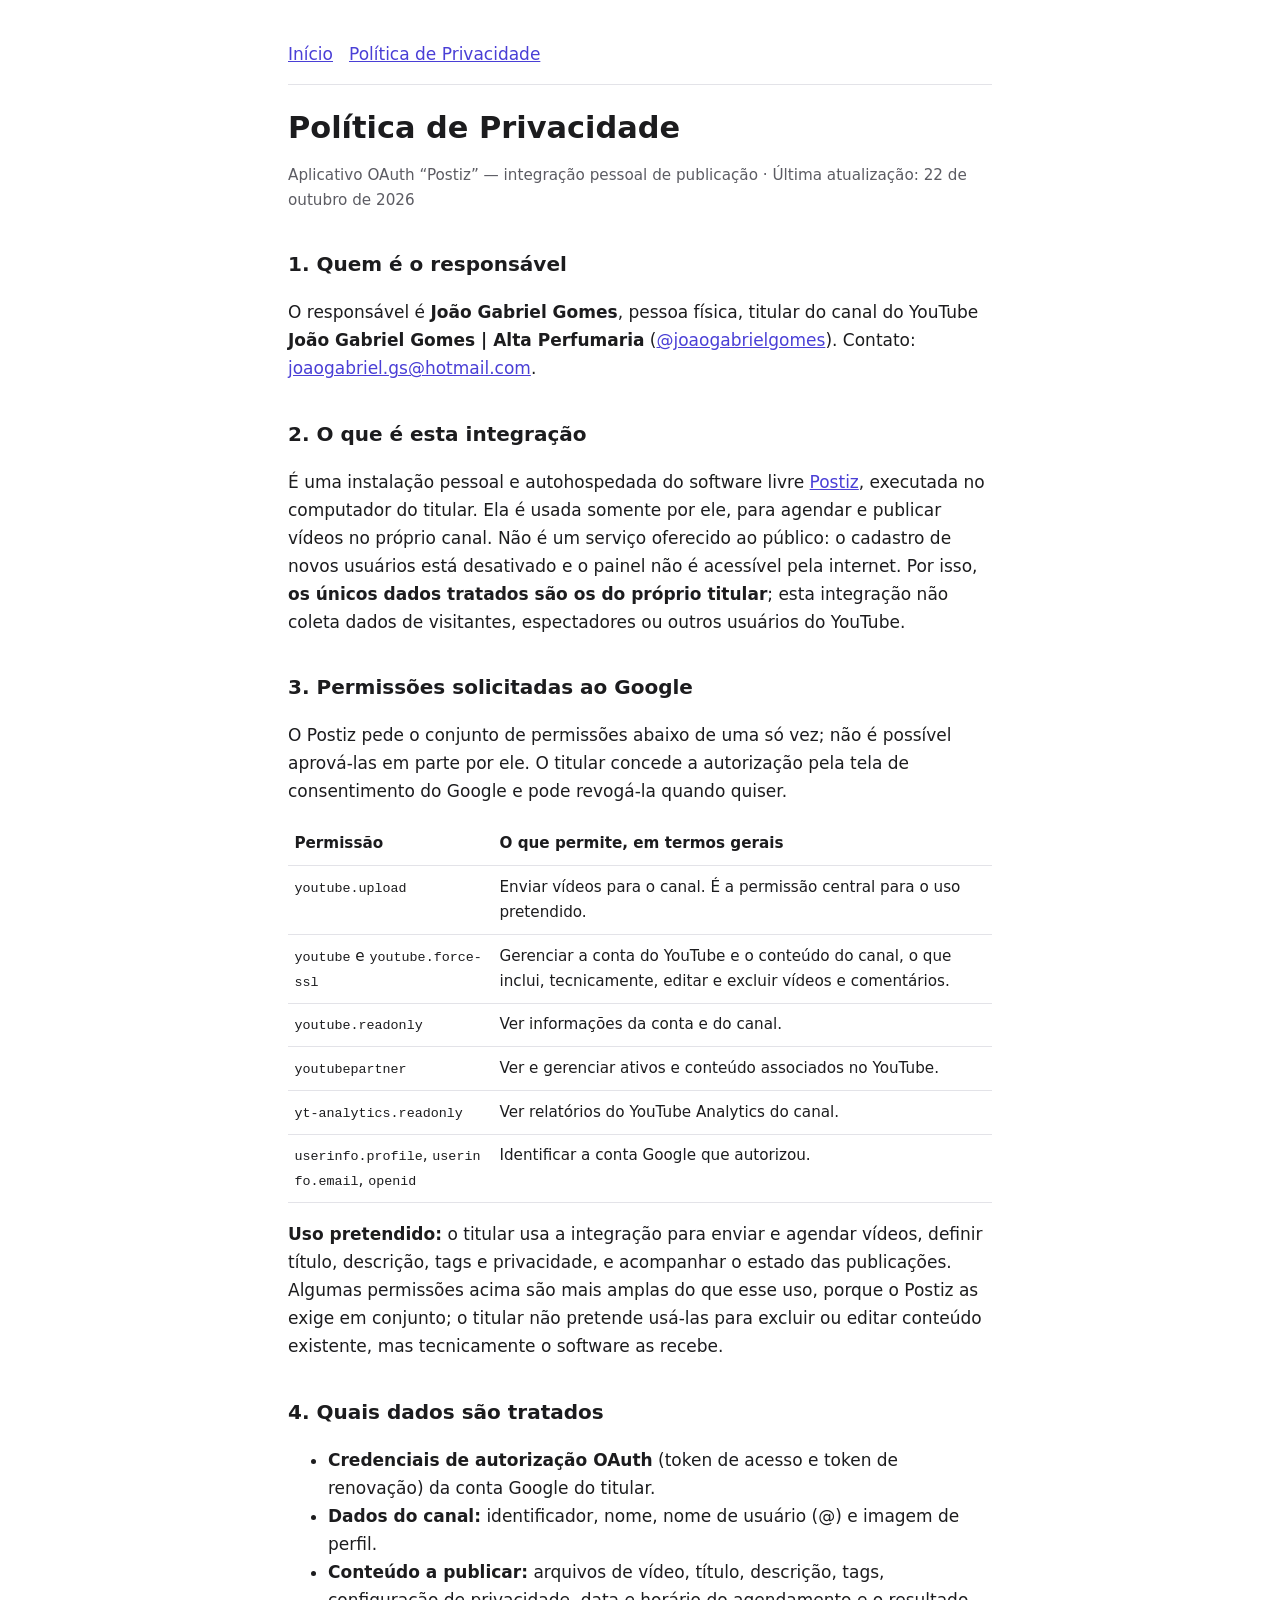
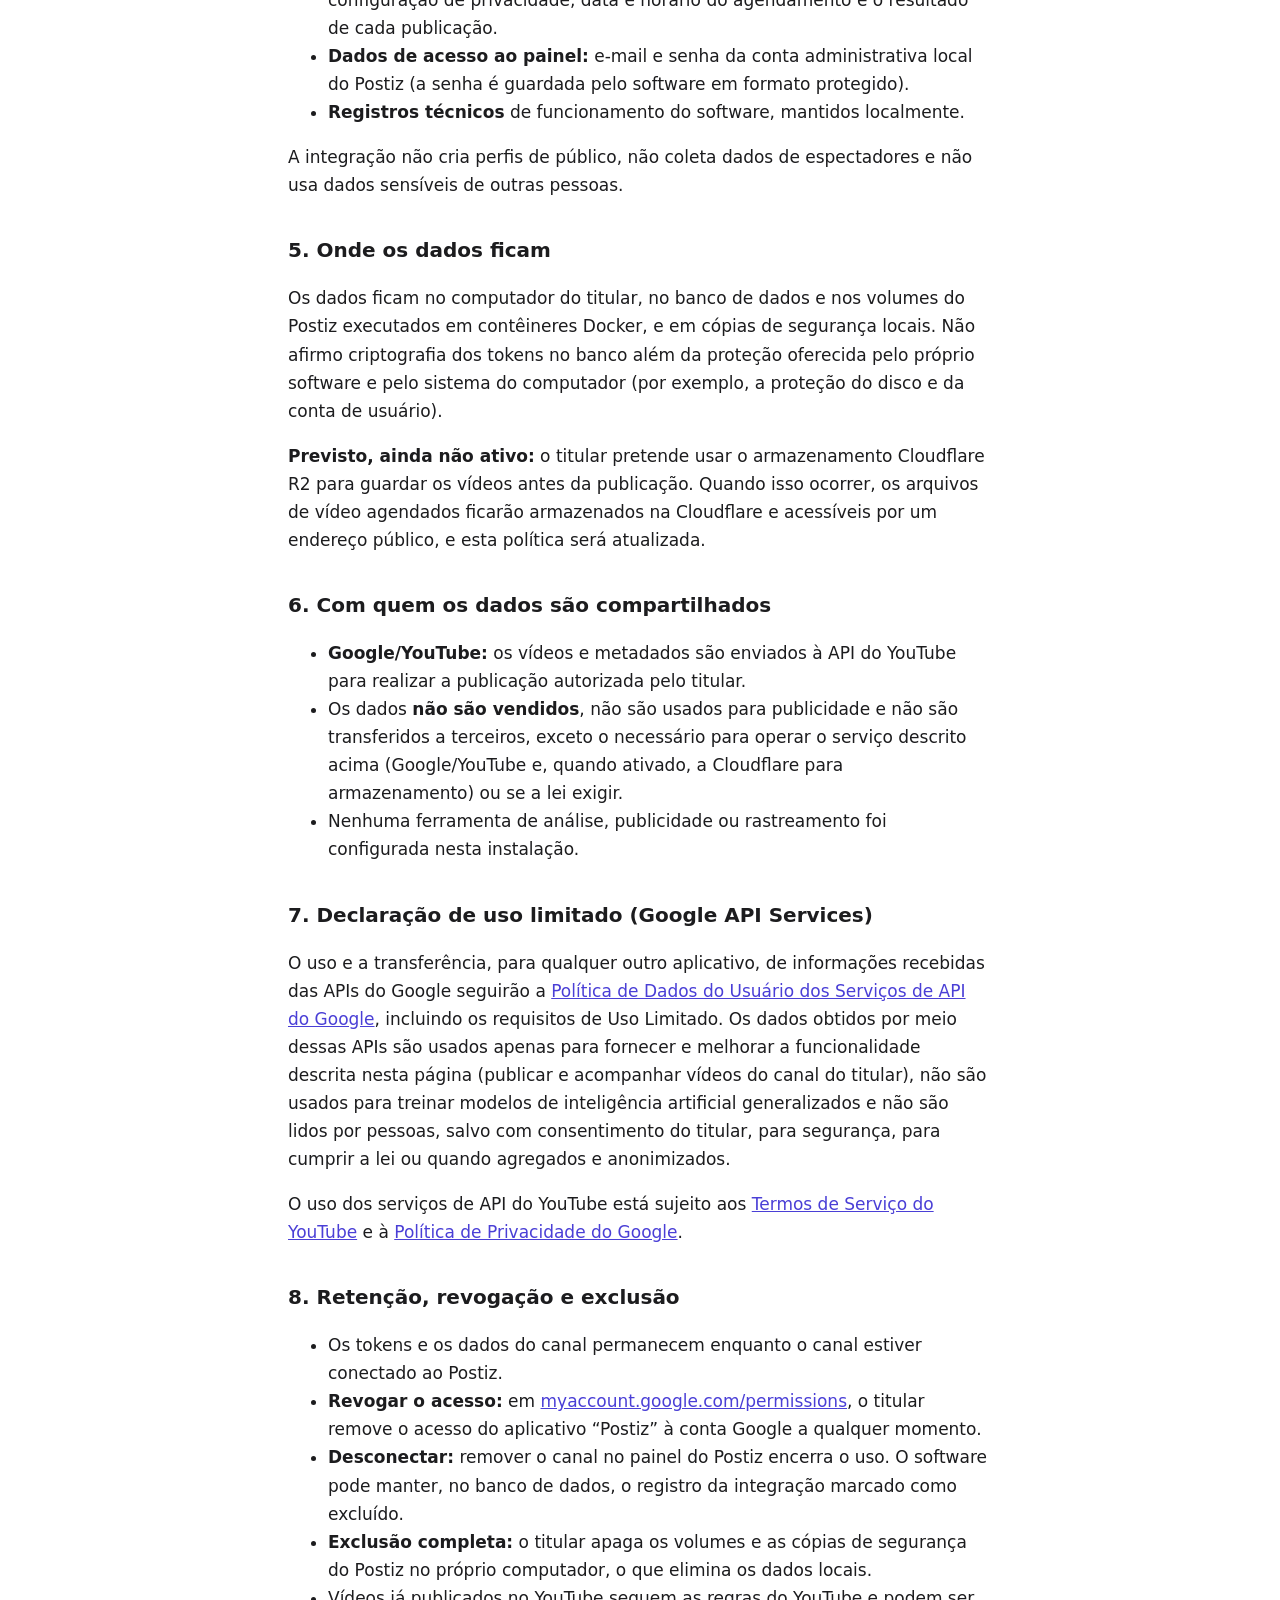
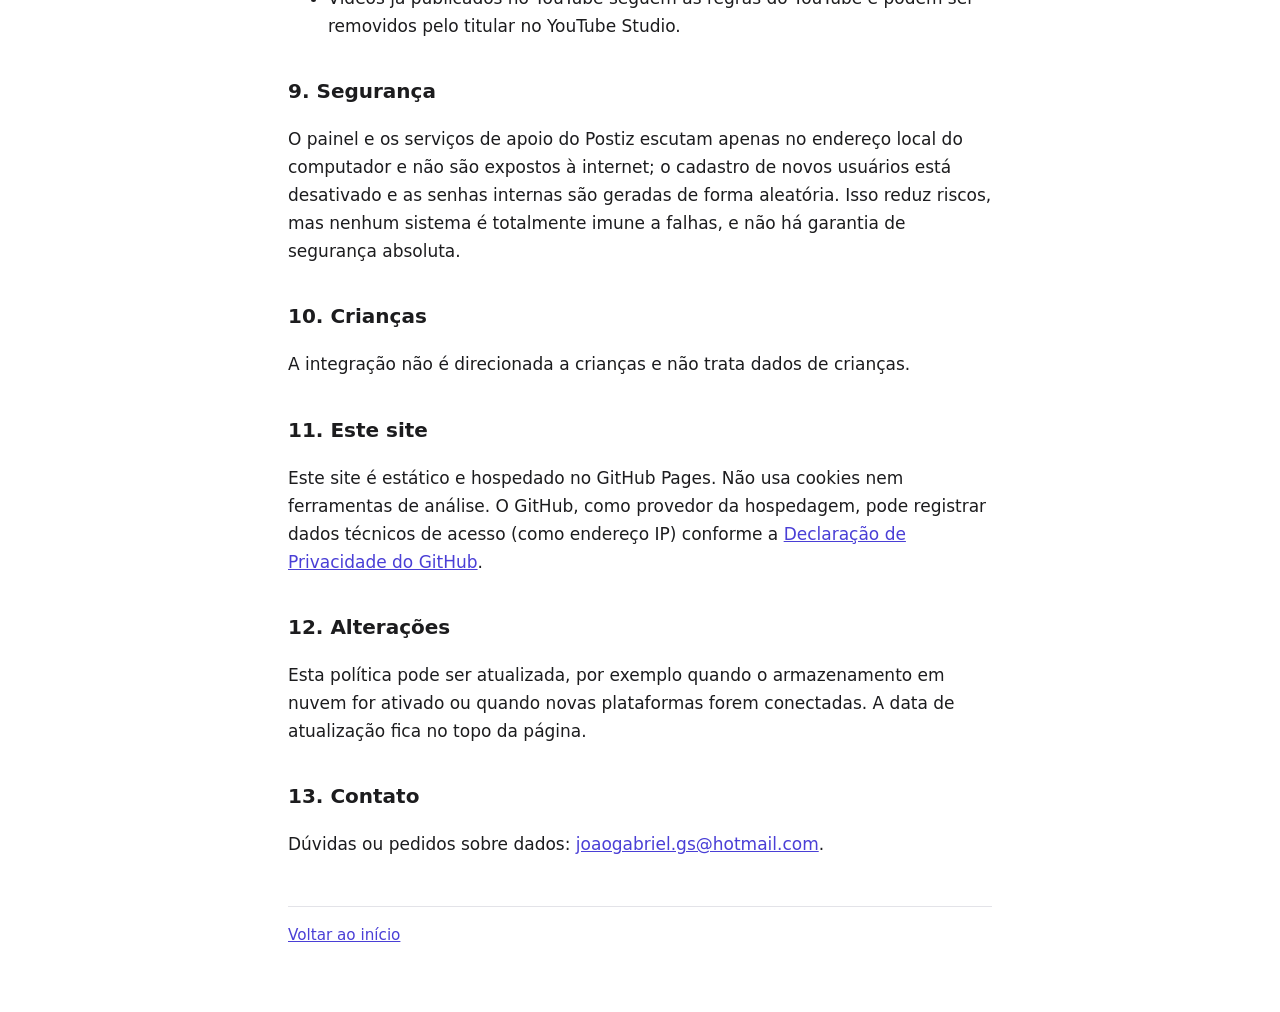
==== privacidade/index.html @ c4041e64 "Páginas informativas da integração pessoal do Postiz Página inicial e Política de Privacidade em por" ====
<!doctype html>
<html lang="pt-BR">
<head>
<meta charset="utf-8">
<meta name="viewport" content="width=device-width,initial-scale=1">
<title>Política de Privacidade — Postiz (integração pessoal)</title>
<meta name="description" content="Política de Privacidade da integração pessoal de publicação do canal João Gabriel Gomes | Alta Perfumaria.">
<link rel="stylesheet" href="../style.css">
</head>
<body>
<main>
<nav>
  <a href="../">Início</a>
  <a href="./">Política de Privacidade</a>
</nav>

<h1>Política de Privacidade</h1>
<p class="muted">Aplicativo OAuth “Postiz” — integração pessoal de publicação · Última atualização: 22 de outubro de 2026</p>

<h2>1. Quem é o responsável</h2>
<p>O responsável é <strong>João Gabriel Gomes</strong>, pessoa física, titular do canal do YouTube <strong>João Gabriel Gomes | Alta Perfumaria</strong> (<a href="https://www.youtube.com/@joaogabrielgomes">@joaogabrielgomes</a>). Contato: <a href="mailto:joaogabriel.gs@hotmail.com">joaogabriel.gs@hotmail.com</a>.</p>

<h2>2. O que é esta integração</h2>
<p>É uma instalação pessoal e autohospedada do software livre <a href="https://github.com/gitroomhq/postiz-app">Postiz</a>, executada no computador do titular. Ela é usada somente por ele, para agendar e publicar vídeos no próprio canal. Não é um serviço oferecido ao público: o cadastro de novos usuários está desativado e o painel não é acessível pela internet. Por isso, <strong>os únicos dados tratados são os do próprio titular</strong>; esta integração não coleta dados de visitantes, espectadores ou outros usuários do YouTube.</p>

<h2>3. Permissões solicitadas ao Google</h2>
<p>O Postiz pede o conjunto de permissões abaixo de uma só vez; não é possível aprová-las em parte por ele. O titular concede a autorização pela tela de consentimento do Google e pode revogá-la quando quiser.</p>
<table>
<thead><tr><th>Permissão</th><th>O que permite, em termos gerais</th></tr></thead>
<tbody>
<tr><td><code>youtube.upload</code></td><td>Enviar vídeos para o canal. É a permissão central para o uso pretendido.</td></tr>
<tr><td><code>youtube</code> e <code>youtube.force-ssl</code></td><td>Gerenciar a conta do YouTube e o conteúdo do canal, o que inclui, tecnicamente, editar e excluir vídeos e comentários.</td></tr>
<tr><td><code>youtube.readonly</code></td><td>Ver informações da conta e do canal.</td></tr>
<tr><td><code>youtubepartner</code></td><td>Ver e gerenciar ativos e conteúdo associados no YouTube.</td></tr>
<tr><td><code>yt-analytics.readonly</code></td><td>Ver relatórios do YouTube Analytics do canal.</td></tr>
<tr><td><code>userinfo.profile</code>, <code>userinfo.email</code>, <code>openid</code></td><td>Identificar a conta Google que autorizou.</td></tr>
</tbody>
</table>
<p><strong>Uso pretendido:</strong> o titular usa a integração para enviar e agendar vídeos, definir título, descrição, tags e privacidade, e acompanhar o estado das publicações. Algumas permissões acima são mais amplas do que esse uso, porque o Postiz as exige em conjunto; o titular não pretende usá-las para excluir ou editar conteúdo existente, mas tecnicamente o software as recebe.</p>

<h2>4. Quais dados são tratados</h2>
<ul>
  <li><strong>Credenciais de autorização OAuth</strong> (token de acesso e token de renovação) da conta Google do titular.</li>
  <li><strong>Dados do canal:</strong> identificador, nome, nome de usuário (@) e imagem de perfil.</li>
  <li><strong>Conteúdo a publicar:</strong> arquivos de vídeo, título, descrição, tags, configuração de privacidade, data e horário do agendamento e o resultado de cada publicação.</li>
  <li><strong>Dados de acesso ao painel:</strong> e-mail e senha da conta administrativa local do Postiz (a senha é guardada pelo software em formato protegido).</li>
  <li><strong>Registros técnicos</strong> de funcionamento do software, mantidos localmente.</li>
</ul>
<p>A integração não cria perfis de público, não coleta dados de espectadores e não usa dados sensíveis de outras pessoas.</p>

<h2>5. Onde os dados ficam</h2>
<p>Os dados ficam no computador do titular, no banco de dados e nos volumes do Postiz executados em contêineres Docker, e em cópias de segurança locais. Não afirmo criptografia dos tokens no banco além da proteção oferecida pelo próprio software e pelo sistema do computador (por exemplo, a proteção do disco e da conta de usuário).</p>
<p><strong>Previsto, ainda não ativo:</strong> o titular pretende usar o armazenamento Cloudflare R2 para guardar os vídeos antes da publicação. Quando isso ocorrer, os arquivos de vídeo agendados ficarão armazenados na Cloudflare e acessíveis por um endereço público, e esta política será atualizada.</p>

<h2>6. Com quem os dados são compartilhados</h2>
<ul>
  <li><strong>Google/YouTube:</strong> os vídeos e metadados são enviados à API do YouTube para realizar a publicação autorizada pelo titular.</li>
  <li>Os dados <strong>não são vendidos</strong>, não são usados para publicidade e não são transferidos a terceiros, exceto o necessário para operar o serviço descrito acima (Google/YouTube e, quando ativado, a Cloudflare para armazenamento) ou se a lei exigir.</li>
  <li>Nenhuma ferramenta de análise, publicidade ou rastreamento foi configurada nesta instalação.</li>
</ul>

<h2>7. Declaração de uso limitado (Google API Services)</h2>
<p>O uso e a transferência, para qualquer outro aplicativo, de informações recebidas das APIs do Google seguirão a <a href="https://developers.google.com/terms/api-services-user-data-policy">Política de Dados do Usuário dos Serviços de API do Google</a>, incluindo os requisitos de Uso Limitado. Os dados obtidos por meio dessas APIs são usados apenas para fornecer e melhorar a funcionalidade descrita nesta página (publicar e acompanhar vídeos do canal do titular), não são usados para treinar modelos de inteligência artificial generalizados e não são lidos por pessoas, salvo com consentimento do titular, para segurança, para cumprir a lei ou quando agregados e anonimizados.</p>
<p>O uso dos serviços de API do YouTube está sujeito aos <a href="https://www.youtube.com/t/terms">Termos de Serviço do YouTube</a> e à <a href="https://policies.google.com/privacy">Política de Privacidade do Google</a>.</p>

<h2>8. Retenção, revogação e exclusão</h2>
<ul>
  <li>Os tokens e os dados do canal permanecem enquanto o canal estiver conectado ao Postiz.</li>
  <li><strong>Revogar o acesso:</strong> em <a href="https://myaccount.google.com/permissions">myaccount.google.com/permissions</a>, o titular remove o acesso do aplicativo “Postiz” à conta Google a qualquer momento.</li>
  <li><strong>Desconectar:</strong> remover o canal no painel do Postiz encerra o uso. O software pode manter, no banco de dados, o registro da integração marcado como excluído.</li>
  <li><strong>Exclusão completa:</strong> o titular apaga os volumes e as cópias de segurança do Postiz no próprio computador, o que elimina os dados locais.</li>
  <li>Vídeos já publicados no YouTube seguem as regras do YouTube e podem ser removidos pelo titular no YouTube Studio.</li>
</ul>

<h2>9. Segurança</h2>
<p>O painel e os serviços de apoio do Postiz escutam apenas no endereço local do computador e não são expostos à internet; o cadastro de novos usuários está desativado e as senhas internas são geradas de forma aleatória. Isso reduz riscos, mas nenhum sistema é totalmente imune a falhas, e não há garantia de segurança absoluta.</p>

<h2>10. Crianças</h2>
<p>A integração não é direcionada a crianças e não trata dados de crianças.</p>

<h2>11. Este site</h2>
<p>Este site é estático e hospedado no GitHub Pages. Não usa cookies nem ferramentas de análise. O GitHub, como provedor da hospedagem, pode registrar dados técnicos de acesso (como endereço IP) conforme a <a href="https://docs.github.com/pt/site-policy/privacy-policies/github-general-privacy-statement">Declaração de Privacidade do GitHub</a>.</p>

<h2>12. Alterações</h2>
<p>Esta política pode ser atualizada, por exemplo quando o armazenamento em nuvem for ativado ou quando novas plataformas forem conectadas. A data de atualização fica no topo da página.</p>

<h2>13. Contato</h2>
<p>Dúvidas ou pedidos sobre dados: <a href="mailto:joaogabriel.gs@hotmail.com">joaogabriel.gs@hotmail.com</a>.</p>

<footer class="muted"><a href="../">Voltar ao início</a></footer>
</main>
</body>
</html>
---- style.css ----
:root{--bg:#fff;--fg:#1c1c1e;--muted:#5c5c63;--line:#e3e3e8;--accent:#4a3fd6;--card:#f6f6f9}
@media (prefers-color-scheme:dark){:root{--bg:#141418;--fg:#ececf1;--muted:#a0a0ab;--line:#2c2c34;--accent:#9d95ff;--card:#1d1d23}}
*{box-sizing:border-box}
body{margin:0;background:var(--bg);color:var(--fg);font:17px/1.65 system-ui,-apple-system,"Segoe UI",Roboto,sans-serif}
main{max-width:46rem;margin:0 auto;padding:2.5rem 1rem 4rem}
h1{font-size:1.9rem;line-height:1.25;margin:.2rem 0 1rem}
h2{font-size:1.25rem;margin:2.2rem 0 .6rem}
p,li{color:var(--fg)} .muted{color:var(--muted);font-size:.95rem}
a{color:var(--accent)} nav{display:flex;gap:1rem;flex-wrap:wrap;padding-bottom:1rem;border-bottom:1px solid var(--line);margin-bottom:1.5rem}
.card{background:var(--card);border:1px solid var(--line);border-radius:10px;padding:1rem 1.2rem;margin:1rem 0}
table{width:100%;border-collapse:collapse;font-size:.95rem;margin:.8rem 0}
th,td{border-bottom:1px solid var(--line);padding:.55rem .4rem;text-align:left;vertical-align:top}
code{font-size:.88em;word-break:break-all} footer{margin-top:3rem;padding-top:1rem;border-top:1px solid var(--line)}
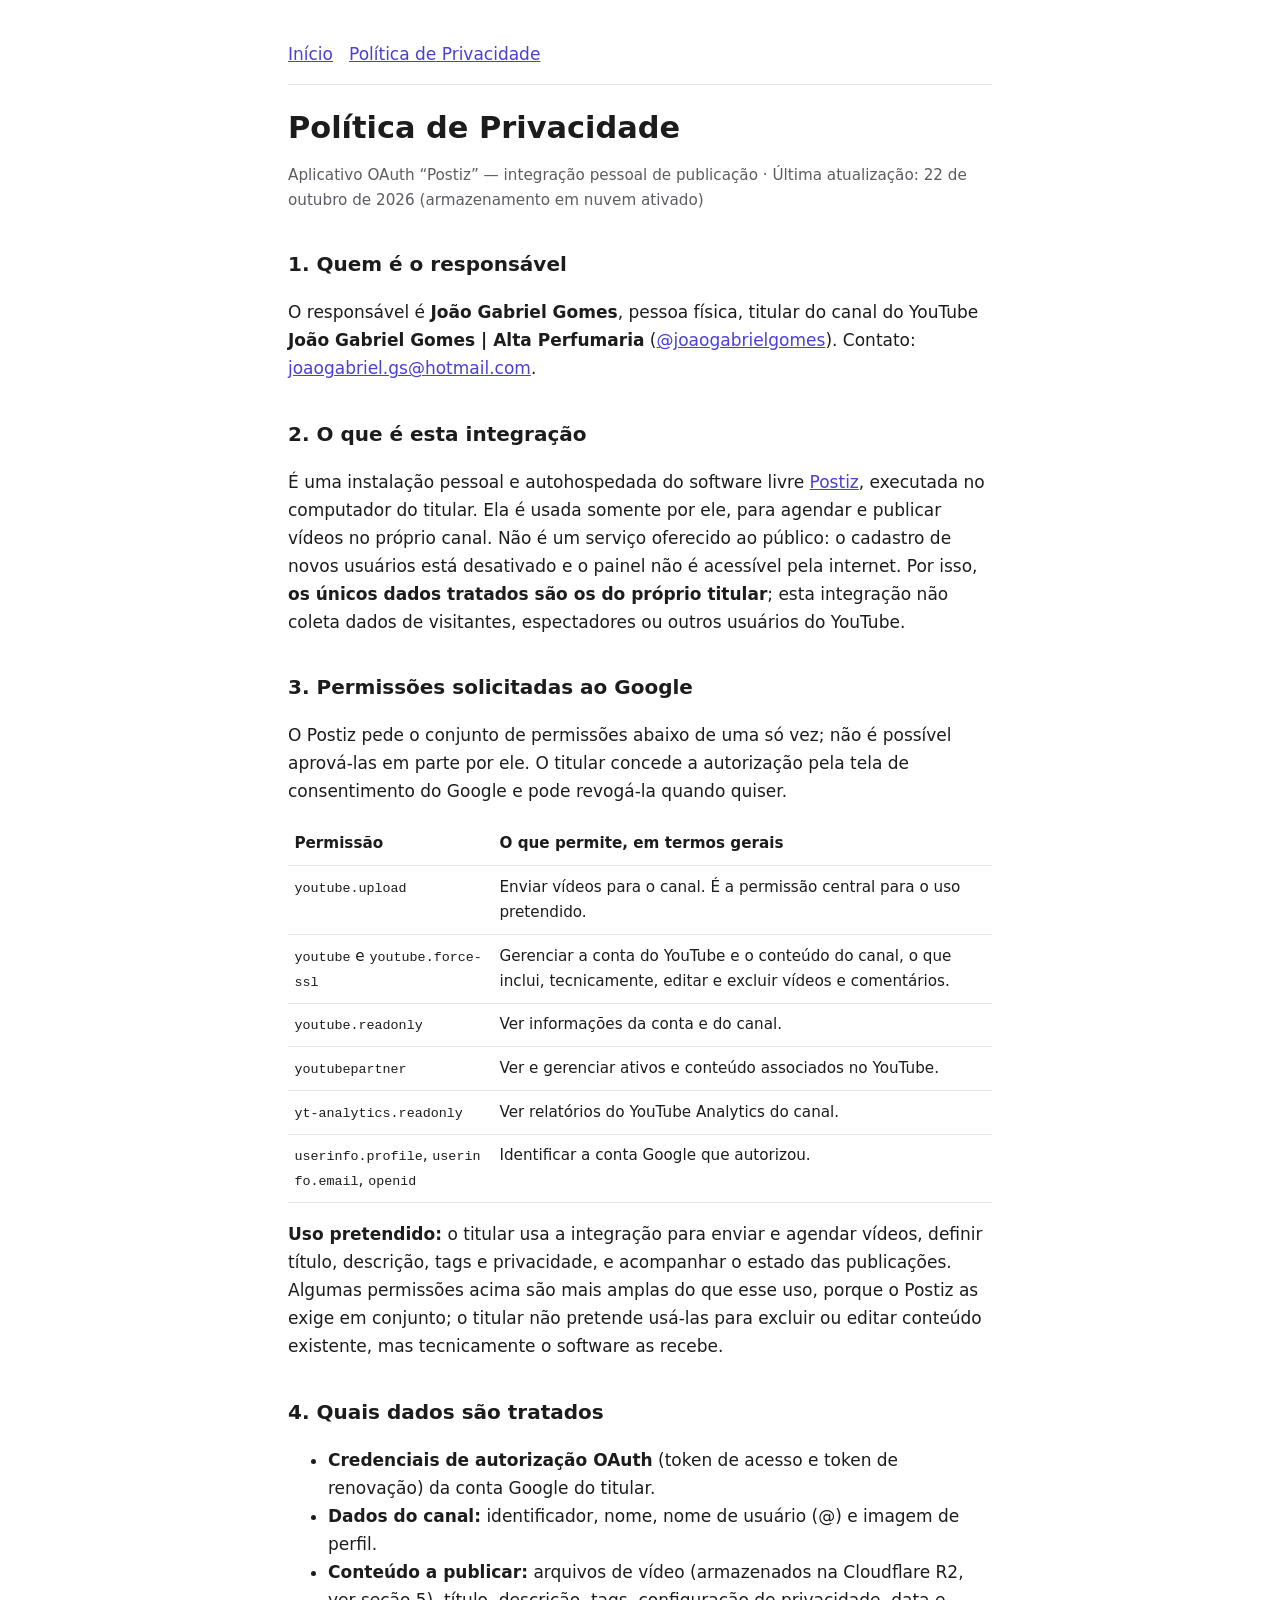
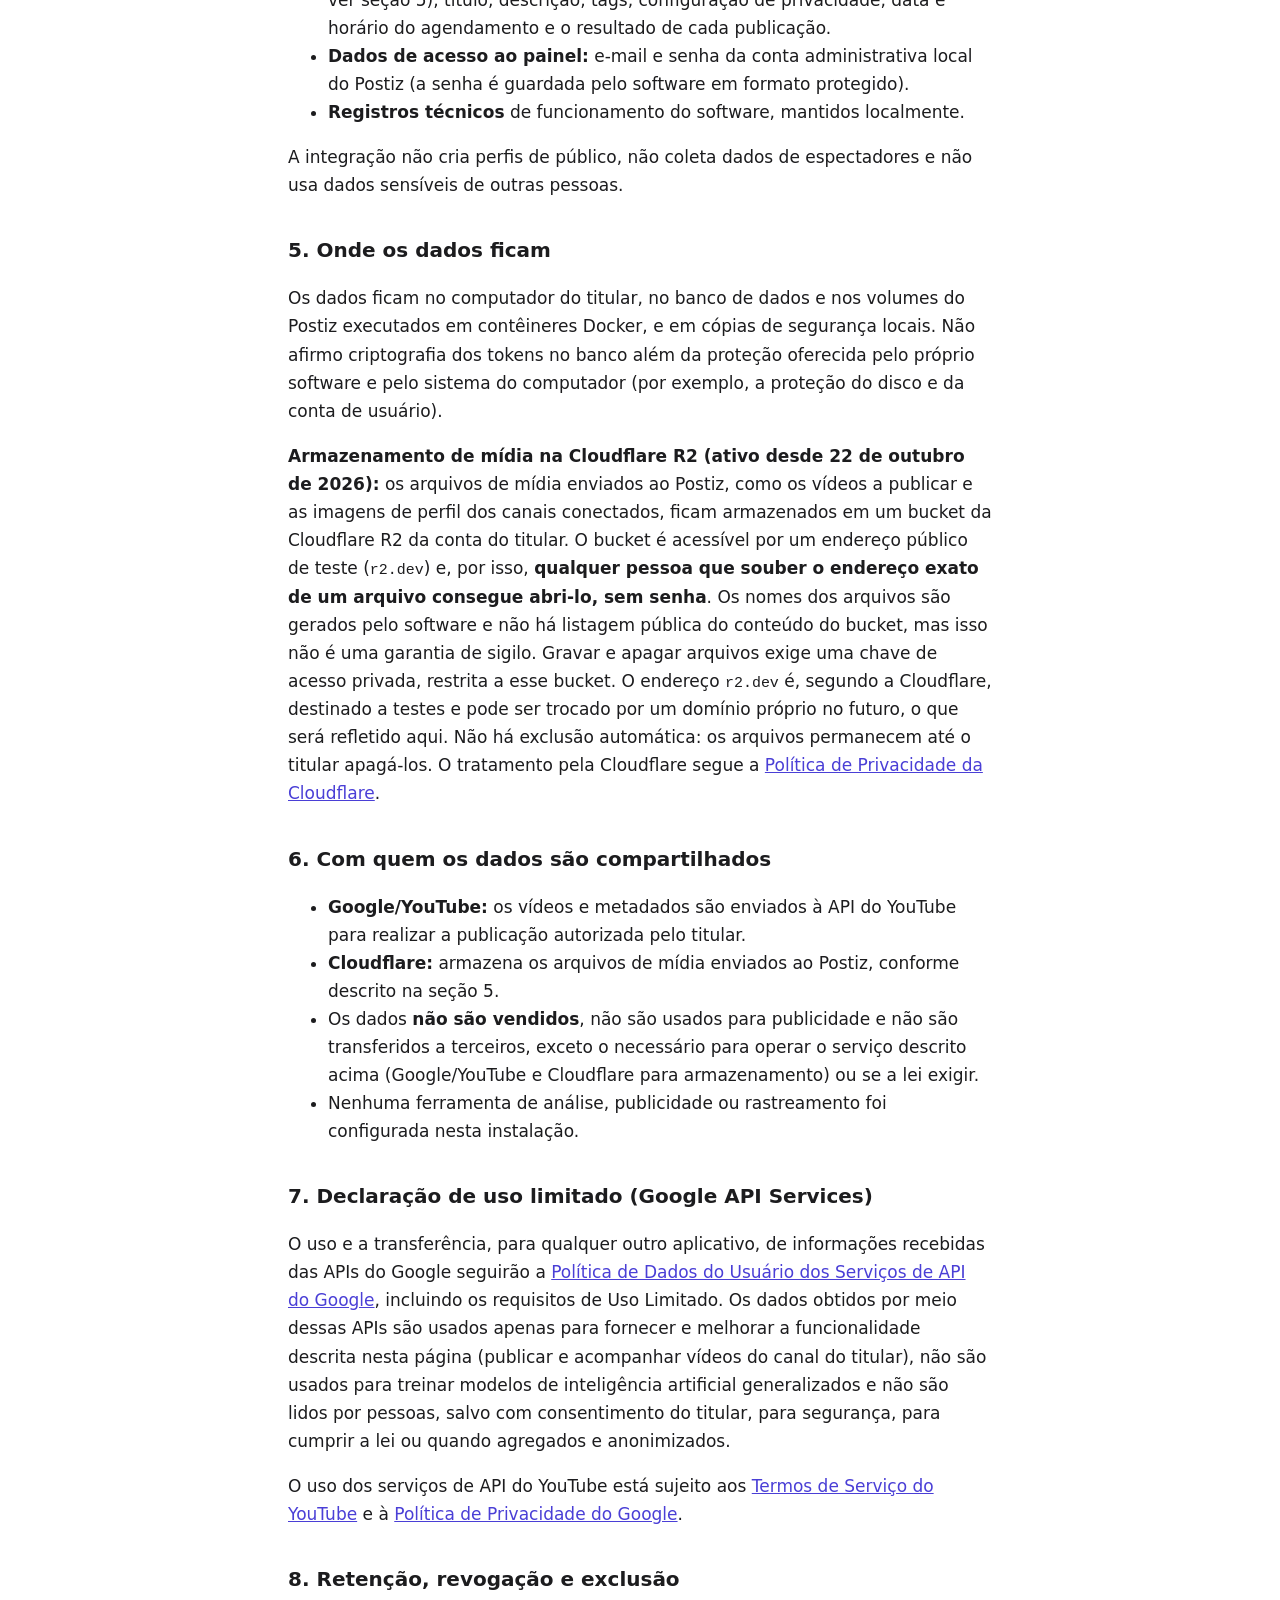
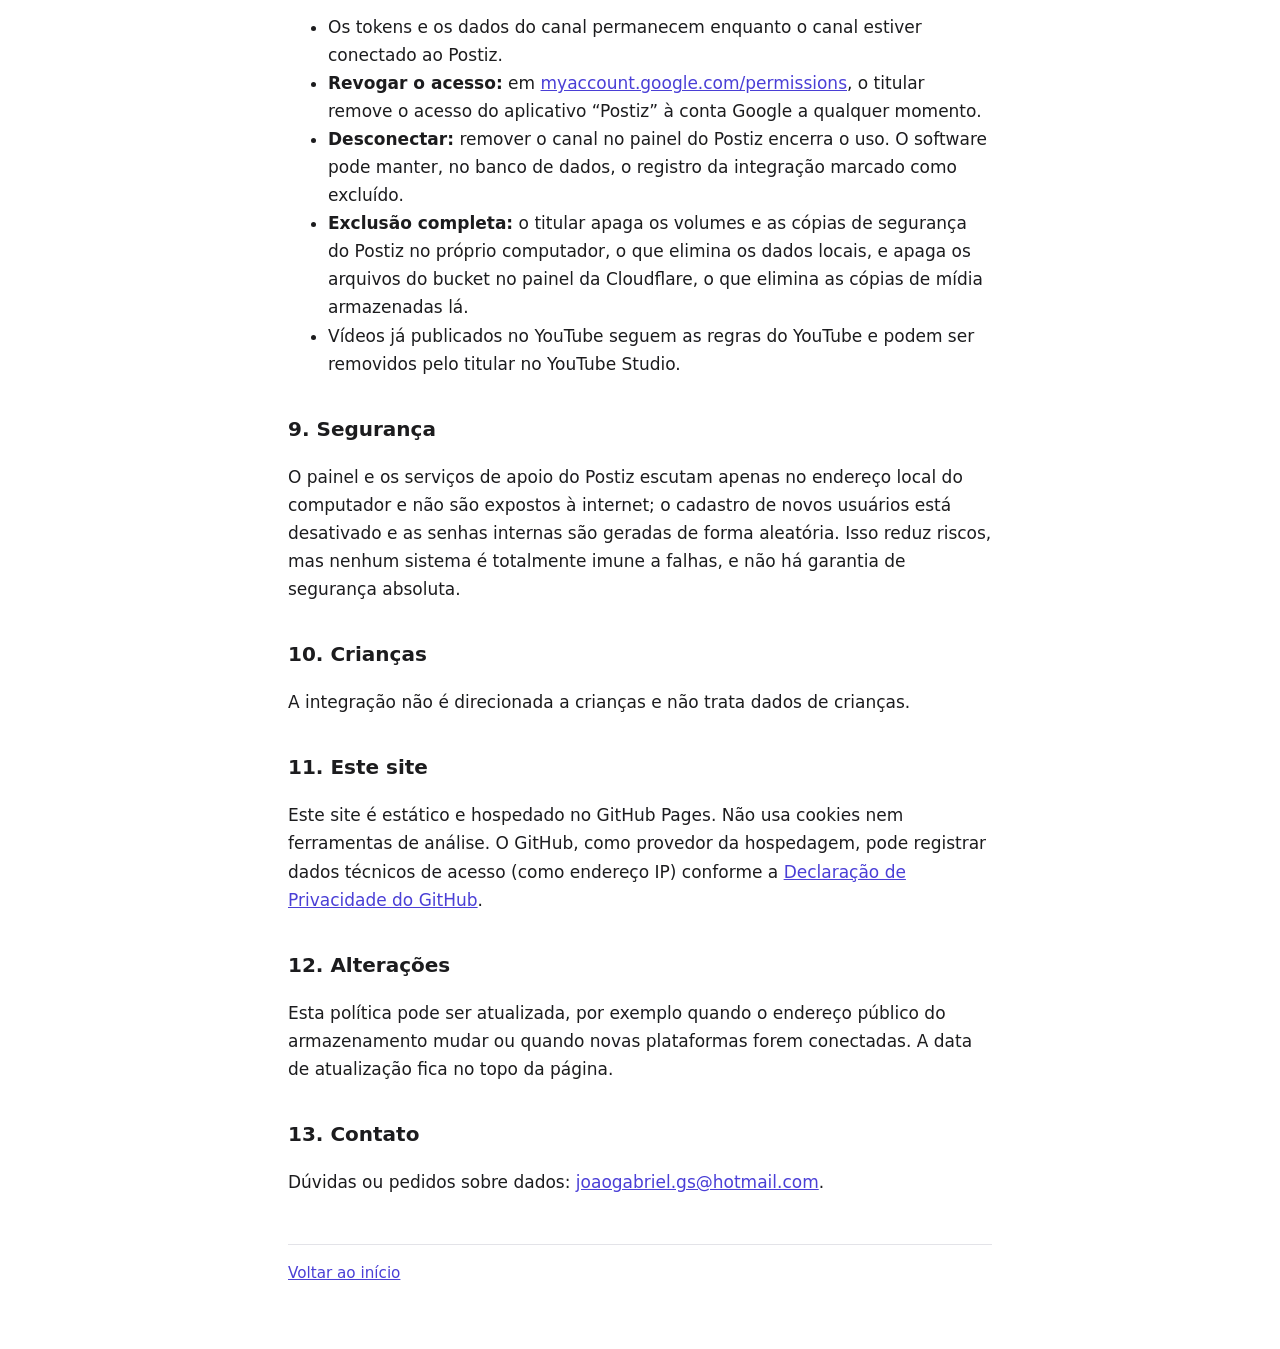
==== commit 7fffe44b: "Política de Privacidade: armazenamento Cloudflare R2 ativo Atualiza a seção de armazenamento, o comp" ====
--- a/privacidade/index.html
+++ b/privacidade/index.html
@@ -15,7 +15,7 @@
 </nav>
 
 <h1>Política de Privacidade</h1>
-<p class="muted">Aplicativo OAuth “Postiz” — integração pessoal de publicação · Última atualização: 22 de outubro de 2026</p>
+<p class="muted">Aplicativo OAuth “Postiz” — integração pessoal de publicação · Última atualização: 22 de outubro de 2026 (armazenamento em nuvem ativado)</p>
 
 <h2>1. Quem é o responsável</h2>
 <p>O responsável é <strong>João Gabriel Gomes</strong>, pessoa física, titular do canal do YouTube <strong>João Gabriel Gomes | Alta Perfumaria</strong> (<a href="https://www.youtube.com/@joaogabrielgomes">@joaogabrielgomes</a>). Contato: <a href="mailto:joaogabriel.gs@hotmail.com">joaogabriel.gs@hotmail.com</a>.</p>
@@ -42,7 +42,7 @@
 <ul>
   <li><strong>Credenciais de autorização OAuth</strong> (token de acesso e token de renovação) da conta Google do titular.</li>
   <li><strong>Dados do canal:</strong> identificador, nome, nome de usuário (@) e imagem de perfil.</li>
-  <li><strong>Conteúdo a publicar:</strong> arquivos de vídeo, título, descrição, tags, configuração de privacidade, data e horário do agendamento e o resultado de cada publicação.</li>
+  <li><strong>Conteúdo a publicar:</strong> arquivos de vídeo (armazenados na Cloudflare R2, ver seção 5), título, descrição, tags, configuração de privacidade, data e horário do agendamento e o resultado de cada publicação.</li>
   <li><strong>Dados de acesso ao painel:</strong> e-mail e senha da conta administrativa local do Postiz (a senha é guardada pelo software em formato protegido).</li>
   <li><strong>Registros técnicos</strong> de funcionamento do software, mantidos localmente.</li>
 </ul>
@@ -50,12 +50,13 @@
 
 <h2>5. Onde os dados ficam</h2>
 <p>Os dados ficam no computador do titular, no banco de dados e nos volumes do Postiz executados em contêineres Docker, e em cópias de segurança locais. Não afirmo criptografia dos tokens no banco além da proteção oferecida pelo próprio software e pelo sistema do computador (por exemplo, a proteção do disco e da conta de usuário).</p>
-<p><strong>Previsto, ainda não ativo:</strong> o titular pretende usar o armazenamento Cloudflare R2 para guardar os vídeos antes da publicação. Quando isso ocorrer, os arquivos de vídeo agendados ficarão armazenados na Cloudflare e acessíveis por um endereço público, e esta política será atualizada.</p>
+<p><strong>Armazenamento de mídia na Cloudflare R2 (ativo desde 22 de outubro de 2026):</strong> os arquivos de mídia enviados ao Postiz, como os vídeos a publicar e as imagens de perfil dos canais conectados, ficam armazenados em um bucket da Cloudflare R2 da conta do titular. O bucket é acessível por um endereço público de teste (<code>r2.dev</code>) e, por isso, <strong>qualquer pessoa que souber o endereço exato de um arquivo consegue abri-lo, sem senha</strong>. Os nomes dos arquivos são gerados pelo software e não há listagem pública do conteúdo do bucket, mas isso não é uma garantia de sigilo. Gravar e apagar arquivos exige uma chave de acesso privada, restrita a esse bucket. O endereço <code>r2.dev</code> é, segundo a Cloudflare, destinado a testes e pode ser trocado por um domínio próprio no futuro, o que será refletido aqui. Não há exclusão automática: os arquivos permanecem até o titular apagá-los. O tratamento pela Cloudflare segue a <a href="https://www.cloudflare.com/privacypolicy/">Política de Privacidade da Cloudflare</a>.</p>
 
 <h2>6. Com quem os dados são compartilhados</h2>
 <ul>
   <li><strong>Google/YouTube:</strong> os vídeos e metadados são enviados à API do YouTube para realizar a publicação autorizada pelo titular.</li>
-  <li>Os dados <strong>não são vendidos</strong>, não são usados para publicidade e não são transferidos a terceiros, exceto o necessário para operar o serviço descrito acima (Google/YouTube e, quando ativado, a Cloudflare para armazenamento) ou se a lei exigir.</li>
+  <li><strong>Cloudflare:</strong> armazena os arquivos de mídia enviados ao Postiz, conforme descrito na seção 5.</li>
+  <li>Os dados <strong>não são vendidos</strong>, não são usados para publicidade e não são transferidos a terceiros, exceto o necessário para operar o serviço descrito acima (Google/YouTube e Cloudflare para armazenamento) ou se a lei exigir.</li>
   <li>Nenhuma ferramenta de análise, publicidade ou rastreamento foi configurada nesta instalação.</li>
 </ul>
 
@@ -68,7 +69,7 @@
   <li>Os tokens e os dados do canal permanecem enquanto o canal estiver conectado ao Postiz.</li>
   <li><strong>Revogar o acesso:</strong> em <a href="https://myaccount.google.com/permissions">myaccount.google.com/permissions</a>, o titular remove o acesso do aplicativo “Postiz” à conta Google a qualquer momento.</li>
   <li><strong>Desconectar:</strong> remover o canal no painel do Postiz encerra o uso. O software pode manter, no banco de dados, o registro da integração marcado como excluído.</li>
-  <li><strong>Exclusão completa:</strong> o titular apaga os volumes e as cópias de segurança do Postiz no próprio computador, o que elimina os dados locais.</li>
+  <li><strong>Exclusão completa:</strong> o titular apaga os volumes e as cópias de segurança do Postiz no próprio computador, o que elimina os dados locais, e apaga os arquivos do bucket no painel da Cloudflare, o que elimina as cópias de mídia armazenadas lá.</li>
   <li>Vídeos já publicados no YouTube seguem as regras do YouTube e podem ser removidos pelo titular no YouTube Studio.</li>
 </ul>
 
@@ -82,7 +83,7 @@
 <p>Este site é estático e hospedado no GitHub Pages. Não usa cookies nem ferramentas de análise. O GitHub, como provedor da hospedagem, pode registrar dados técnicos de acesso (como endereço IP) conforme a <a href="https://docs.github.com/pt/site-policy/privacy-policies/github-general-privacy-statement">Declaração de Privacidade do GitHub</a>.</p>
 
 <h2>12. Alterações</h2>
-<p>Esta política pode ser atualizada, por exemplo quando o armazenamento em nuvem for ativado ou quando novas plataformas forem conectadas. A data de atualização fica no topo da página.</p>
+<p>Esta política pode ser atualizada, por exemplo quando o endereço público do armazenamento mudar ou quando novas plataformas forem conectadas. A data de atualização fica no topo da página.</p>
 
 <h2>13. Contato</h2>
 <p>Dúvidas ou pedidos sobre dados: <a href="mailto:joaogabriel.gs@hotmail.com">joaogabriel.gs@hotmail.com</a>.</p>
